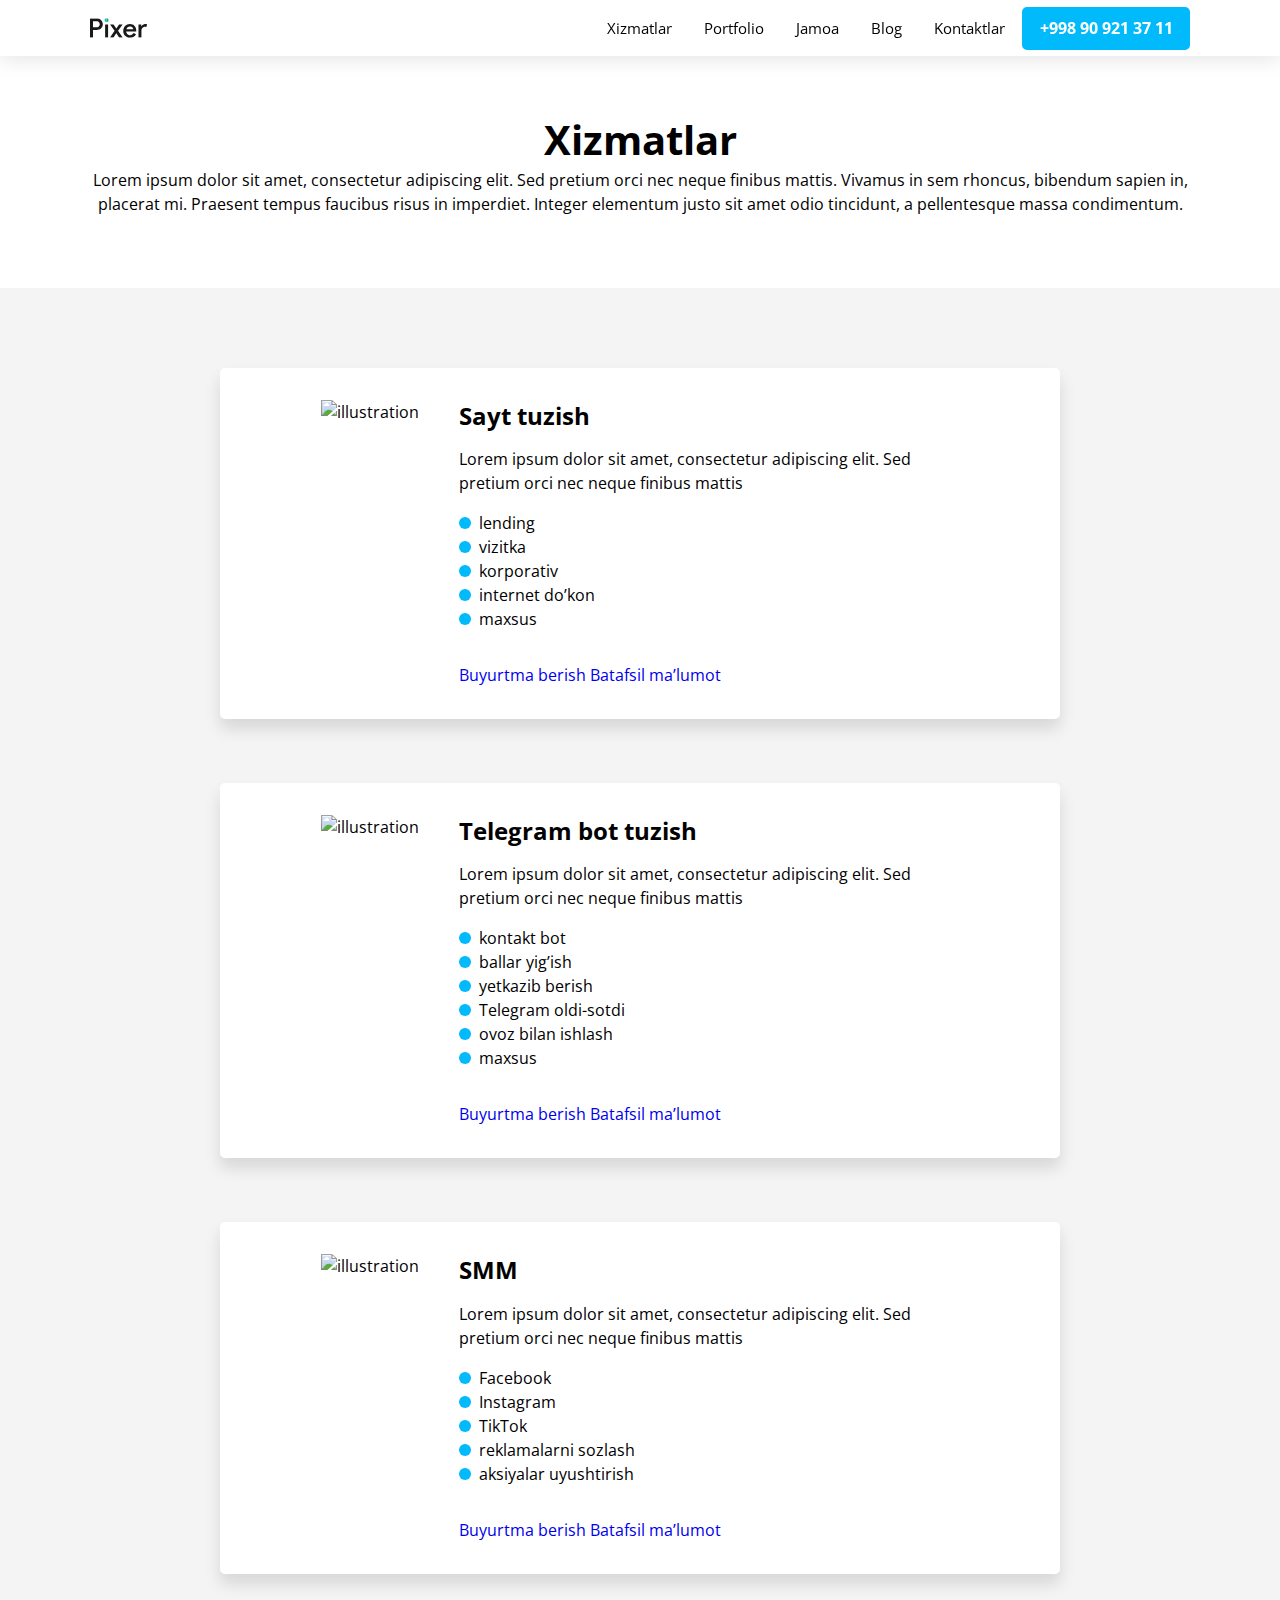
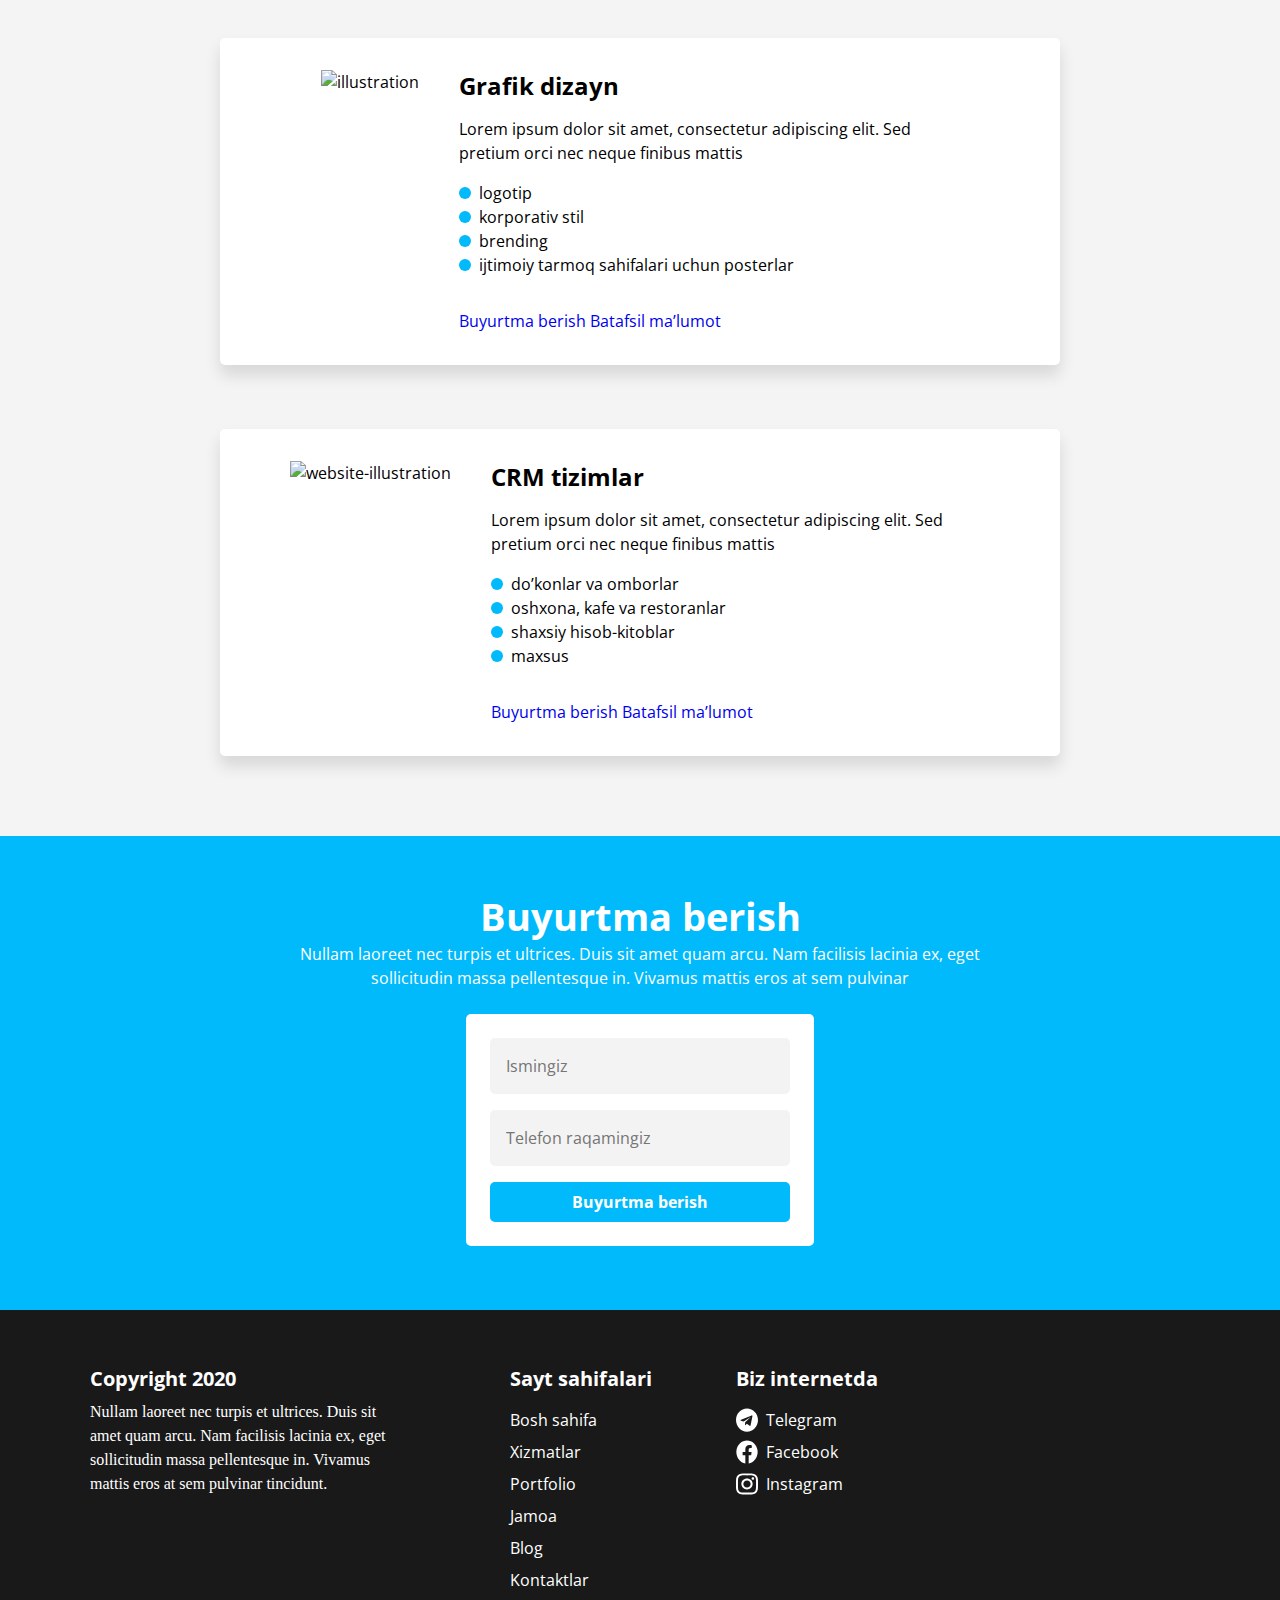
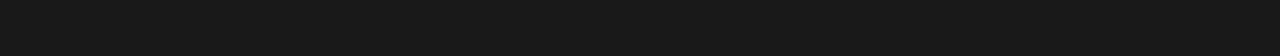
==== pages/services.html @ 1ef3f2ac "first commit" ====
<!DOCTYPE html>
<html lang="uz">
  <head>
    <meta charset="UTF-8" />
    <meta http-equiv="X-UA-Compatible" content="IE=edge" />
    <meta name="viewport" content="width=device-width, initial-scale=1.0" />
    <title>Xizmatlar</title>
    <!-- google fonts -->
    <link rel="preconnect" href="https://fonts.googleapis.com" />
    <link rel="preconnect" href="https://fonts.gstatic.com" crossorigin />
    <link
      href="https://fonts.googleapis.com/css2?family=Open+Sans:wght@400;700&display=swap"
      rel="stylesheet"
    />
    <!-- Styles -->
    <link rel="stylesheet" href="../css/normalize.css" />
    <link rel="stylesheet" href="../css/stle.css" />
  </head>
  <body>
    <!-- header -->
    <header class="header">
      <div class="container">
        <a class="header-logo" href="../index.html">
          <img
            class="header-logo-icon"
            src="../images/svg/pixer-logo.svg"
            alt="pixer logo"
            width="58"
            height="20"
          />
        </a>
        <nav class="header-nav">
          <ul class="header-nav-list">
            <li class="header-nav-item header-nav-services">
              <a class="header-nav-link" href="#">Xizmatlar</a>
              <ul class="dropdown">
                <li class="dropdown-item">
                  <a class="dropdown-link" href="#">Vebsayt</a>
                </li>
                <li class="dropdown-item">
                  <a class="dropdown-link" href="#">Telegram bot</a>
                </li>
                <li class="dropdown-item">
                  <a class="dropdown-link" href="#">SMM</a>
                </li>
                <li class="dropdown-item">
                  <a class="dropdown-link" href="#">Grafik dizayn</a>
                </li>
                <li class="dropdown-item">
                  <a class="dropdown-link" href="#">CRM tizim</a>
                </li>
              </ul>
            </li>
            <li class="header-nav-item">
              <a class="header-nav-link" href="#">Portfolio</a>
            </li>
            <li class="header-nav-item">
              <a class="header-nav-link" href="#">Jamoa</a>
            </li>
            <li class="header-nav-item">
              <a class="header-nav-link" href="#">Blog</a>
            </li>
            <li class="header-nav-item">
              <a class="header-nav-link" href="#">Kontaktlar</a>
            </li>
          </ul>
        </nav>
        <a class="primary-btn header-btn" href="tel:+998 90 921 37 11"
          >+998 90 921 37 11</a
        >
      </div>
    </header>
    <!-- header end -->

    <!-- main -->
    <main class="main">
      <section class="ser">
        <div class="ser-container container">
          <h3 class="ser-title ser-title">Xizmatlar</h3>
          <p class="ser-desc">
            Lorem ipsum dolor sit amet, consectetur adipiscing elit. Sed pretium
            orci nec neque finibus mattis. Vivamus in sem rhoncus, bibendum
            sapien in, placerat mi. Praesent tempus faucibus risus in imperdiet.
            Integer elementum justo sit amet odio tincidunt, a pellentesque
            massa condimentum.
          </p>
        </div>
      </section>

      <section class="frames">
        <div class="frames-container container">
          <div class="frames-wrapper">
            <img
              class="frames-img"
              src="./images/website-illustration.png"
              alt="illustration"
              srcset="
                ./images/website-illustration.png    1x,
                ./images/website-illustration@2x.png 2x
              "
            />
            <div class="frames-card">
              <h2 class="frames-card-title">Sayt tuzish</h2>
              <p class="freames-card-desc">
                Lorem ipsum dolor sit amet, consectetur adipiscing elit. Sed
                pretium orci nec neque finibus mattis
              </p>
              <ul class="frames-card__list">
                <li class="frames-card__item">
                  <span class="circle"></span>
                  <p class="text">lending</p>
                </li>
                <li class="frames-card__item">
                  <span class="circle"></span>
                  <p class="text">vizitka</p>
                </li>
                <li class="frames-card__item">
                  <span class="circle"></span>
                  <p class="text">korporativ</p>
                </li>
                <li class="frames-card__item">
                  <span class="circle"></span>
                  <p class="text">internet do’kon</p>
                </li>
                <li class="frames-card__item">
                  <span class="circle"></span>
                  <p class="text">maxsus</p>
                </li>
              </ul>
              <div class="frames-card__links">
                <a href="#orderform" class="services-link-1 btn"
                  >Buyurtma berish</a
                >
                <a href="#" class="services-link-2 btn">Batafsil ma’lumot</a>
              </div>
            </div>
          </div>
          <div class="frames-wrapper">
            <img
              class="frames-img"
              src="./images/bot-illustration.png"
              alt="illustration"
              srcset="
                ./images/bot-illustration.png    1x,
                ./images/bot-illustration@2x.png 2x
              "
            />
            <div class="frames-card">
              <h2 class="frames-card-title">Telegram bot tuzish</h2>
              <p class="freames-card-desc">
                Lorem ipsum dolor sit amet, consectetur adipiscing elit. Sed
                pretium orci nec neque finibus mattis
              </p>
              <ul class="frames-card__list">
                <li class="frames-card__item">
                  <span class="circle"></span>
                  <p class="text">kontakt bot</p>
                </li>
                <li class="frames-card__item">
                  <span class="circle"></span>
                  <p class="text">ballar yig’ish</p>
                </li>
                <li class="frames-card__item">
                  <span class="circle"></span>
                  <p class="text">yetkazib berish</p>
                </li>
                <li class="frames-card__item">
                  <span class="circle"></span>
                  <p class="text">Telegram oldi-sotdi</p>
                </li>
                <li class="frames-card__item">
                  <span class="circle"></span>
                  <p class="text">ovoz bilan ishlash</p>
                </li>
                <li class="frames-card__item">
                  <span class="circle"></span>
                  <p class="text">maxsus</p>
                </li>
              </ul>
              <div class="frames-card__links">
                <a href="#orderform" class="services-link-1 btn"
                  >Buyurtma berish</a
                >
                <a href="#" class="services-link-2 btn">Batafsil ma’lumot</a>
              </div>
            </div>
          </div>
          <div class="frames-wrapper">
            <img
              class="frames-img"
              src="./images/smm-illustration.png"
              alt="illustration"
              srcset="
                ./images/smm-illustration.png    1x,
                ./images/smm-illustration@2x.png 2x
              "
            />
            <div class="frames-card">
              <h2 class="frames-card-title">SMM</h2>
              <p class="freames-card-desc">
                Lorem ipsum dolor sit amet, consectetur adipiscing elit. Sed
                pretium orci nec neque finibus mattis
              </p>
              <ul class="frames-card__list">
                <li class="frames-card__item">
                  <span class="circle"></span>
                  <p class="text">Facebook</p>
                </li>
                <li class="frames-card__item">
                  <span class="circle"></span>
                  <p class="text">Instagram</p>
                </li>
                <li class="frames-card__item">
                  <span class="circle"></span>
                  <p class="text">TikTok</p>
                </li>
                <li class="frames-card__item">
                  <span class="circle"></span>
                  <p class="text">reklamalarni sozlash</p>
                </li>
                <li class="frames-card__item">
                  <span class="circle"></span>
                  <p class="text">aksiyalar uyushtirish</p>
                </li>
              </ul>
              <div class="frames-card__links">
                <a href="#orderform" class="services-link-1 btn"
                  >Buyurtma berish</a
                >
                <a href="#" class="services-link-2 btn">Batafsil ma’lumot</a>
              </div>
            </div>
          </div>
          <div class="frames-wrapper">
            <img
              class="frames-img"
              src="./images/design-illustration.png"
              alt="illustration"
              srcset="
                ./images/design-illustration.png    1x,
                ./images/design-illustration@2x.png 2x
              "
            />
            <div class="frames-card">
              <h2 class="frames-card-title">Grafik dizayn</h2>
              <p class="freames-card-desc">
                Lorem ipsum dolor sit amet, consectetur adipiscing elit. Sed
                pretium orci nec neque finibus mattis
              </p>
              <ul class="frames-card__list">
                <li class="frames-card__item">
                  <span class="circle"></span>
                  <p class="text">logotip</p>
                </li>
                <li class="frames-card__item">
                  <span class="circle"></span>
                  <p class="text">korporativ stil</p>
                </li>
                <li class="frames-card__item">
                  <span class="circle"></span>
                  <p class="text">brending</p>
                </li>
                <li class="frames-card__item">
                  <span class="circle"></span>
                  <p class="text">ijtimoiy tarmoq sahifalari uchun posterlar</p>
                </li>
              </ul>
              <div class="frames-card__links">
                <a href="#orderform" class="services-link-1 btn"
                  >Buyurtma berish</a
                >
                <a href="#" class="services-link-2 btn">Batafsil ma’lumot</a>
              </div>
            </div>
          </div>
          <div class="frames-wrapper">
            <img
              class="frames-img"
              src="./images/website-illustration.png"
              alt="website-illustration"
              srcset="
                ./images/website-illustration.png    1x,
                ./images/website-illustration@2x.png 2x
              "
            />
            <div class="frames-card">
              <h2 class="frames-card-title">CRM tizimlar</h2>
              <p class="freames-card-desc">
                Lorem ipsum dolor sit amet, consectetur adipiscing elit. Sed
                pretium orci nec neque finibus mattis
              </p>
              <ul class="frames-card__list">
                <li class="frames-card__item">
                  <span class="circle"></span>
                  <p class="text">do’konlar va omborlar</p>
                </li>
                <li class="frames-card__item">
                  <span class="circle"></span>
                  <p class="text">oshxona, kafe va restoranlar</p>
                </li>
                <li class="frames-card__item">
                  <span class="circle"></span>
                  <p class="text">shaxsiy hisob-kitoblar</p>
                </li>
                <li class="frames-card__item">
                  <span class="circle"></span>
                  <p class="text">maxsus</p>
                </li>
              </ul>
              <div class="frames-card__links">
                <a href="#orderform" class="services-link-1 btn"
                  >Buyurtma berish</a
                >
                <a href="#" class="services-link-2 btn">Batafsil ma’lumot</a>
              </div>
            </div>
          </div>
        </div>
      </section>
      <section class="orderform" id="orderform">
        <div class="orderform-container container">
          <h3 class="orderform-title">Buyurtma berish</h3>
          <p class="orderform-desc">
            Nullam laoreet nec turpis et ultrices. Duis sit amet quam arcu. Nam
            facilisis lacinia ex, eget sollicitudin massa pellentesque in.
            Vivamus mattis eros at sem pulvinar
          </p>
          <form class="orderform-form" action="https://echo.htmlacademy.ru">
            <input type="text" name="ism" placeholder="Ismingiz" required />
            <input
              type="text"
              name="tel"
              placeholder="Telefon raqamingiz"
              required
            />
            <input
              class="form-btn primary-btn"
              type="submit"
              value="Buyurtma berish"
            />
          </form>
        </div>
      </section>
    </main>
    <!-- main end -->
    <!-- footer -->
    <footer class="footer">
      <section class="footer-container container">
        <div class="copyright">
          <h3 class="footer-title">Copyright 2020</h3>
          <div class="copyright-desc">
            Nullam laoreet nec turpis et ultrices. Duis sit amet quam arcu. Nam
            facilisis lacinia ex, eget sollicitudin massa pellentesque in.
            Vivamus mattis eros at sem pulvinar tincidunt.
          </div>
        </div>
        <ul class="footer-list footer-list1">
          <li class="footer-list__item">
            <h3 class="footer-title">Sayt sahifalari</h3>
          </li>
          <li class="footer-list__item">
            <a class="footer-list__link" href="../index.html">Bosh sahifa</a>
          </li>
          <li class="footer-list__item">
            <a class="footer-list__link" href="#">Xizmatlar</a>
          </li>
          <li class="footer-list__item">
            <a class="footer-list__link" href="#">Portfolio</a>
          </li>
          <li class="footer-list__item">
            <a class="footer-list__link" href="#">Jamoa</a>
          </li>
          <li class="footer-list__item">
            <a class="footer-list__link" href="#">Blog</a>
          </li>
          <li class="footer-list__item">
            <a class="footer-list__link" href="#">Kontaktlar</a>
          </li>
        </ul>
        <ul class="footer-list footer-list2">
          <li class="footer-list__item">
            <h3 class="footer-title">Biz internetda</h3>
          </li>
          <li class="footer-list__item">
            <img
              src="../images/svg/telegram.svg"
              alt="Telegram"
              class="footer-list__icon"
            />
            <a class="footer-list__link" href="./index.html">Telegram</a>
          </li>
          <li class="footer-list__item">
            <img
              src="../images/svg/facebook.svg"
              alt="Facebook"
              class="footer-list__icon"
            />
            <a class="footer-list__link" href="#">Facebook</a>
          </li>
          <li class="footer-list__item">
            <img
              src="../images/svg/instagram.svg"
              alt="Instagram"
              class="footer-list__icon"
            />
            <a class="footer-list__link" href="#">Instagram</a>
          </li>
        </ul>
      </section>
    </footer>
    <!-- footer end -->
  </body>
</html>
---- css/stle.css ----
/* global styles */
*,
*::after,
*::before {
  box-sizing: border-box;
  margin: 0;
  padding: 0;
}

*:focus {
  outline: 2px dashed #00bafc;
}

html {
  height: 100%;
  scroll-behavior: smooth;
}

body {
  height: 100%;
  display: flex;
  flex-direction: column;
  font-family: "Open Sans", "Arial", sans-serif;
  font-weight: 400;
  font-size: 16px;
  line-height: 24px;
  color: #000;
}
.container {
  width: 100%;
  max-width: 1140px;
  padding: 0 20px;
  margin: 0 auto;
}
h1,
h2,
h3,
h4,
h5 {
  font-weight: 700;
}
ol,
ul {
  list-style: none;
}
a {
  text-decoration: none;
}
.section-title {
  font-size: 24px;
  line-height: 31px;
}
.inner-title {
  font-size: 20px;
  line-height: 26px;
}
.primary-btn {
  padding: 8px 16px;
  border-radius: 5px;
  background-color: #00bafc;
  font-weight: 700;
  font-size: 16px;
  line-height: 24px;
  color: #fff;
  text-decoration: none;
  display: inline-block;
}
/* header styles */

.header {
  width: 100%;
  position: fixed;
  top: 0;
  left: 0;
  background-color: #fff;
  box-shadow: 0px 4px 20px 0px rgba(0, 0, 0, 0.1);
}
.header .container {
  display: flex;
  align-items: center;
}
.header-logo {
  display: flex;
  margin-right: auto;
}
.header-logo:hover {
  opacity: 0.8;
}
.header-logo:active {
  opacity: 0.4;
}

.header-logo-icon {
  width: 58px;
  height: 20px;
}
.header-nav {
  margin-right: 1px;
}
.header-nav-list {
  display: flex;
  align-items: center;
  list-style: none;
}
.header-nav-link {
  text-decoration: none;
  font-size: 15px;
  line-height: 24px;
  color: #000;
  padding: 16px;
  display: flex;
  position: relative;
}
.header-nav-link::after {
  content: "";
  width: 0%;
  height: 3px;
  background-color: #191919;
  position: absolute;
  bottom: 0;
  left: 0;
}
.header-nav-link:hover::after {
  width: 100%;
}
.header-nav-link:active {
  background-color: rgba(25, 25, 25, 0.7);
  color: #fff;
}
.header-nav-link:active::after {
  visibility: hidden;
}
.header-btn {
  border: 3px solid #00bafc;
  padding: 6.5px 14.5px;
}
.header-btn:hover {
  background-color: #fff;
  color: #00bafc;
}
.header-btn:active {
  background-color: rgba(0, 186, 252, 0.6);
  color: #fff;
}
.header-nav-services:hover .dropdown {
  visibility: visible;
}
.dropdown {
  display: flex;
  flex-direction: column;
  list-style: none;
  position: absolute;
  background-color: #fff;
  box-shadow: 0px 4px 24px 0px rgba(0, 0, 0, 0.1);
  visibility: hidden;
}
.dropdown-link {
  width: 100%;
  padding: 8px 16px;
  text-decoration: none;
  color: #000;
  display: inline-block;
}
.dropdown-link:hover {
  background-color: #00bafc;
  color: #fff;
}
.dropdown-link:active {
  opacity: 0.6;
}

/* header styles end*/

/* main styles */
main {
  flex-grow: 1;
}

/* hero section styles */
.hero {
  padding: 136px 0 80px;
}
.hero-container {
  gap: 172px;
  display: flex;
}
.hero-text-wrapper {
  display: flex;
  flex-direction: column;
}
.hero-title {
  width: 100%;
  max-width: 470px;
  font-style: normal;
  font-weight: 700;
  font-size: 30px;
  line-height: 39px;
  margin-bottom: 16px;
}
.hero-text {
  width: 100%;
  max-width: 465px;
  font-style: normal;
  font-weight: 400;
  font-size: 16px;
  line-height: 24px;
  margin-bottom: 24px;
}
.hero-btn {
  max-width: 232px;
  padding: 8px 16px;
}
.hero-btn:hover {
  opacity: 0.8;
}
.hero-btn:active {
  opacity: 0.6;
}

/* services styles*/
.services {
  width: 100%;
}
.services-container {
  display: flex;
  flex-direction: column;
  align-items: center;
}
.services-title {
  margin-top: 56px;
  font-weight: 700;
  font-size: 24px;
  line-height: 31px;
}
.services-text {
  width: 100%;
  max-width: 719px;
  text-align: center;
  font-weight: 400;
  font-size: 16px;
  line-height: 24px;
  margin-bottom: 24px;
}
.card-wrapper {
  display: flex;
  flex-wrap: wrap;
  justify-content: center;
  gap: 70px;
}
.card {
  width: 320px;
  padding: 24px 0;
  display: flex;
  flex-direction: column;
  align-items: center;
  background: #ffffff;
  box-shadow: 0px 8px 8px rgba(0, 0, 0, 0.1);
  border-radius: 5px;
  margin-bottom: 40px;
}
.card:hover {
  box-shadow: 0px 12px 21px rgba(0, 0, 0, 0.1);
}
.card:active {
  box-shadow: 0px 4px 41px rgba(0, 0, 0, 0.2);
}
.card-img {
  height: 130px;
}
.card-img1 {
  width: 202px;
}
.card-img2 {
  width: 222px;
}
.card-img3 {
  width: 177px;
}
.card-img4 {
  width: 179px;
}
.card-img5 {
  width: 169px;
}
.card-title {
  font-weight: 700;
  font-size: 20px;
  line-height: 26px;
  text-align: center;
}
.card-text {
  font-weight: 400;
  font-size: 16px;
  line-height: 24px;
  text-align: center;
}
.services-links {
  display: flex;
  justify-content: center;
  align-items: center;
  gap: 16px;
}
.services-link {
  color: #00bafc;
  text-decoration: underline;
}
/* work styles */
.work {
  margin: 56px 0;
}
.work-container {
  display: flex;
  flex-direction: column;
  align-items: center;
}
.work-title {
  text-align: center;
  font-weight: 700;
  font-size: 24px;
  line-height: 31px;
  margin-bottom: 16px;
}
.work-text {
  text-align: center;
  margin-bottom: 24px;
}
.frame-wrapper {
  display: flex;
  flex-direction: column;
  gap: 60px;
}
.frame {
  display: flex;
  gap: 32px;
  align-items: center;
}
.revers {
  flex-direction: row-reverse;
}
.frame-img {
  width: 300px;
}
.frame-content {
  display: flex;
  flex-direction: column;
  gap: 8px;
}
.frame-title {
  font-weight: 700;
  font-size: 20px;
  line-height: 130%;
}
.work-btn {
  margin-top: 40px;
  justify-self: center;
}

/* form */
.orderform {
  width: 100%;
  background: #00bafc;
  padding-top: 56px;
  padding-bottom: 64px;
}

.orderform-container {
  display: -webkit-box;
  display: -ms-flexbox;
  display: flex;
  flex-direction: column;
  align-items: center;
}

.orderform-title {
  font-size: 2.4rem;
  line-height: 130%;
  color: #fff;
}

.orderform-desc {
  width: 100%;
  max-width: 720px;
  line-height: 150%;
  color: #ffffff;
  margin-bottom: 24px;
  text-align: center;
}

.orderform-form {
  display: flex;
  flex-direction: column;
  gap: 16px;
  padding: 24px;
  background: #ffffff;
  border-radius: 5px;
}

.orderform-form > input:not(:last-child) {
  width: 300px;
  background: #f3f3f3;
  border-radius: 5px;
  border: none;
  padding: 16px;
  line-height: 150%;
}

.form-btn {
  border: none;
}
/* form */

/* footer */
.footer {
  width: 100%;
  background: #191919;
}

.footer-container {
  color: #ffffff;
  padding-top: 56px;
  padding-bottom: 56px;
  display: flex;
}

.copyright,
.footer-list {
  display: flex;
  flex-direction: column;
  width: 226px;
}

.copyright {
  width: 100%;
  max-width: 320px;
  margin-right: 100px;
}

.footer-title {
  font-size: 20px;
  line-height: 130%;
}

.copyright-desc {
  width: 100%;
  max-width: 320px;
  font-family: "Open Sans Regular";
  line-height: 150%;
}

.footer-list__item,
.footer-title {
  margin-bottom: 8px;
}

.footer-list__item:hover:not(:first-child) {
  opacity: 0.8;
}

.footer-list__item:active:not(:first-child) {
  opacity: 0.6;
}

.footer-list2 .footer-list__item:hover .footer-list__link {
  color: #00bafc;
  opacity: 0.8;
}

.footer-list2 .footer-list__item:active:not(:first-child) .footer-list__link {
  color: #00bafc;
  opacity: 0.6;
}

.footer-list1 .footer-list__link:hover {
  color: #00bafc;
}

.footer-list1 .footer-list__link:active {
  color: #00bafc;
}

.footer-list2 .footer-list__item {
  display: flex;
  align-items: center;
  gap: 8px;
}

.footer-list__link {
  color: #ffffff;
}

/* SERVICES-FRAMES */
.ser {
  text-align: center;
  padding-top: 128px;
  padding-bottom: 72px;
}
.ser-title {
  margin-bottom: 16px;
}
.ser-desc {
}
.ser-title {
  font-size: 40px;
}

.frames {
  width: 100%;
  background-color: #f4f4f4;
}

.frames-container {
  display: flex;
  flex-direction: column;
  gap: 64px;
  padding: 80px 150px;
}

.frames-wrapper {
  display: flex;
  background: #ffffff;
  justify-content: center;
  box-shadow: 0px 10px 16px rgba(0, 0, 0, 0.12);
  border-radius: 5px;
  padding: 32px;
  gap: 40px;
}

.frames-img {
  align-self: flex-start;
}

.frames-card {
  display: flex;
  flex-direction: column;
  gap: 16px;
}

.circle {
  display: inline-block;
  width: 12px;
  height: 12px;
  background: #00bafc;
  border-radius: 50%;
}

.frames-card-title {
  font-size: 24px;
  line-height: 130%;
}

.freames-card-desc {
  width: 100%;
  max-width: 500px;
  line-height: 24px;
}

.frames-card__list {
  margin-bottom: 16px;
}

.frames-card__item {
  display: flex;
  align-items: center;
  gap: 8px 8px;
  line-height: 24px;
}
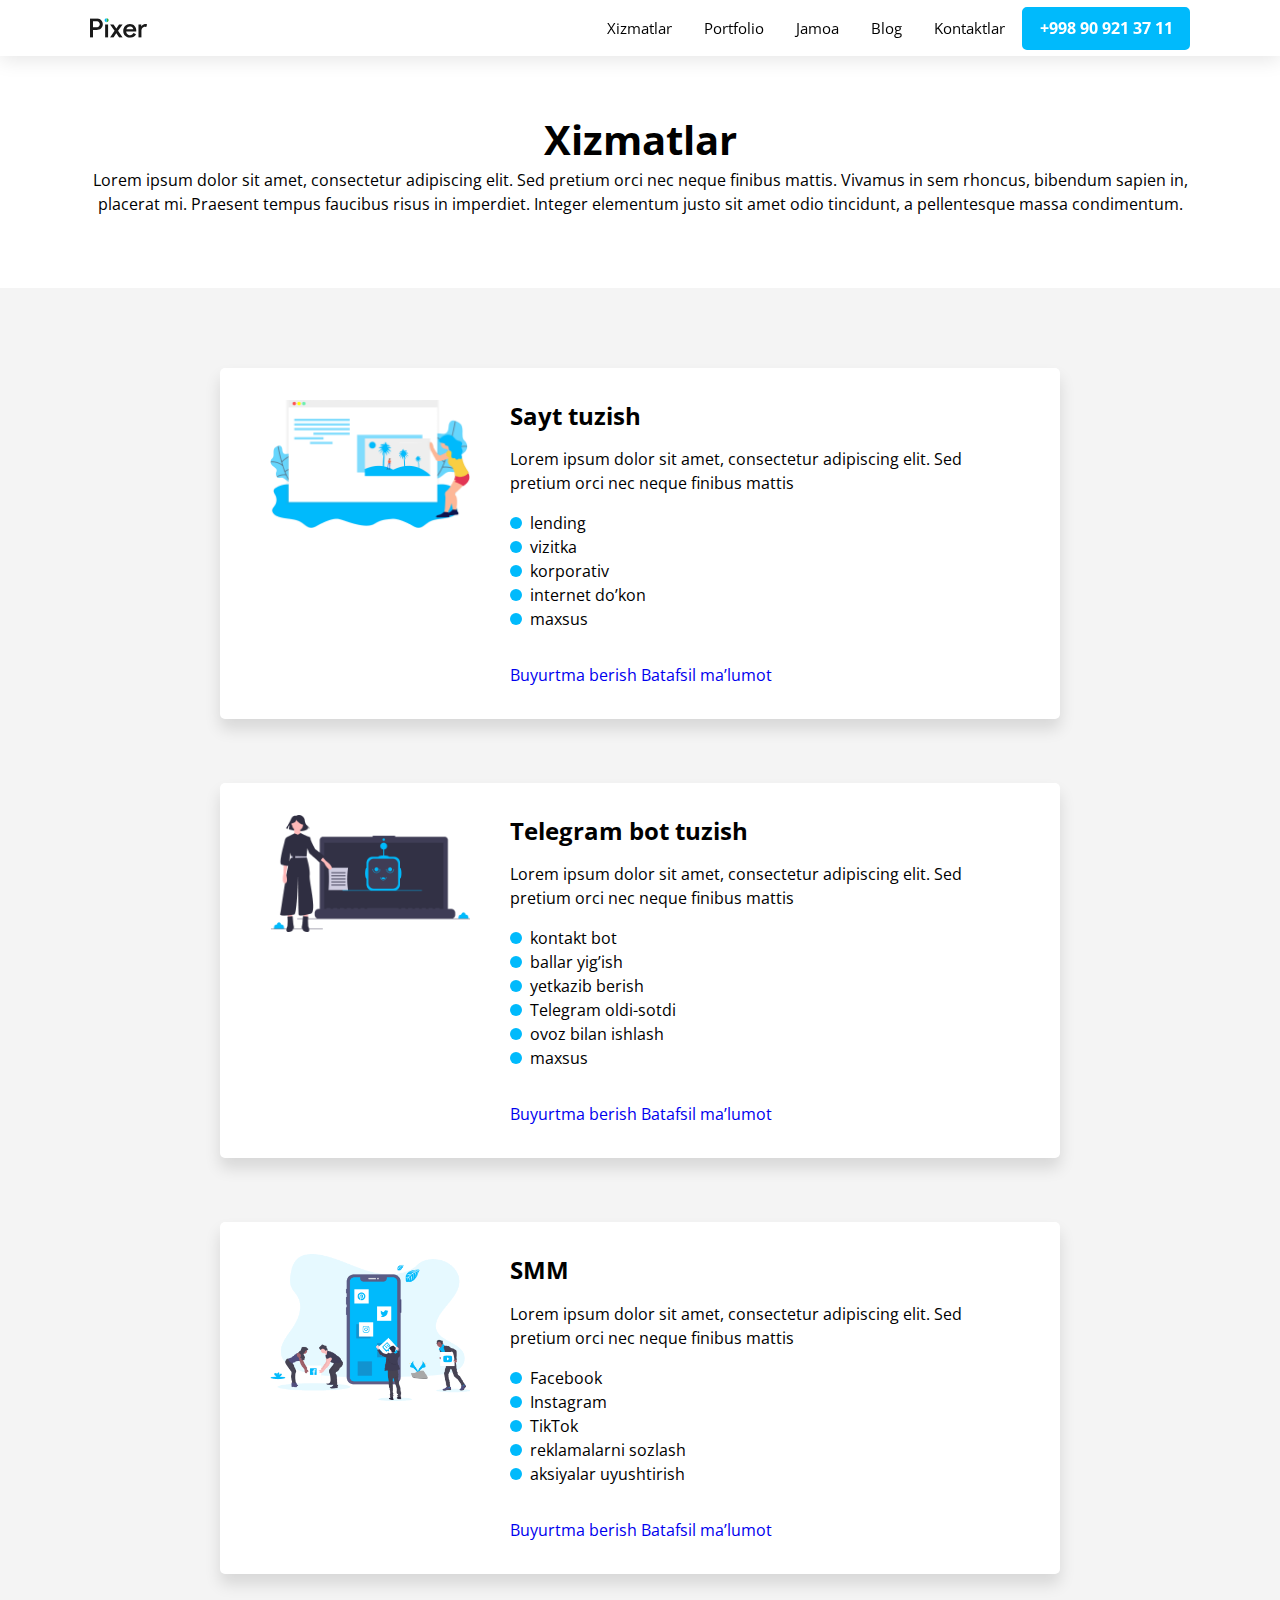
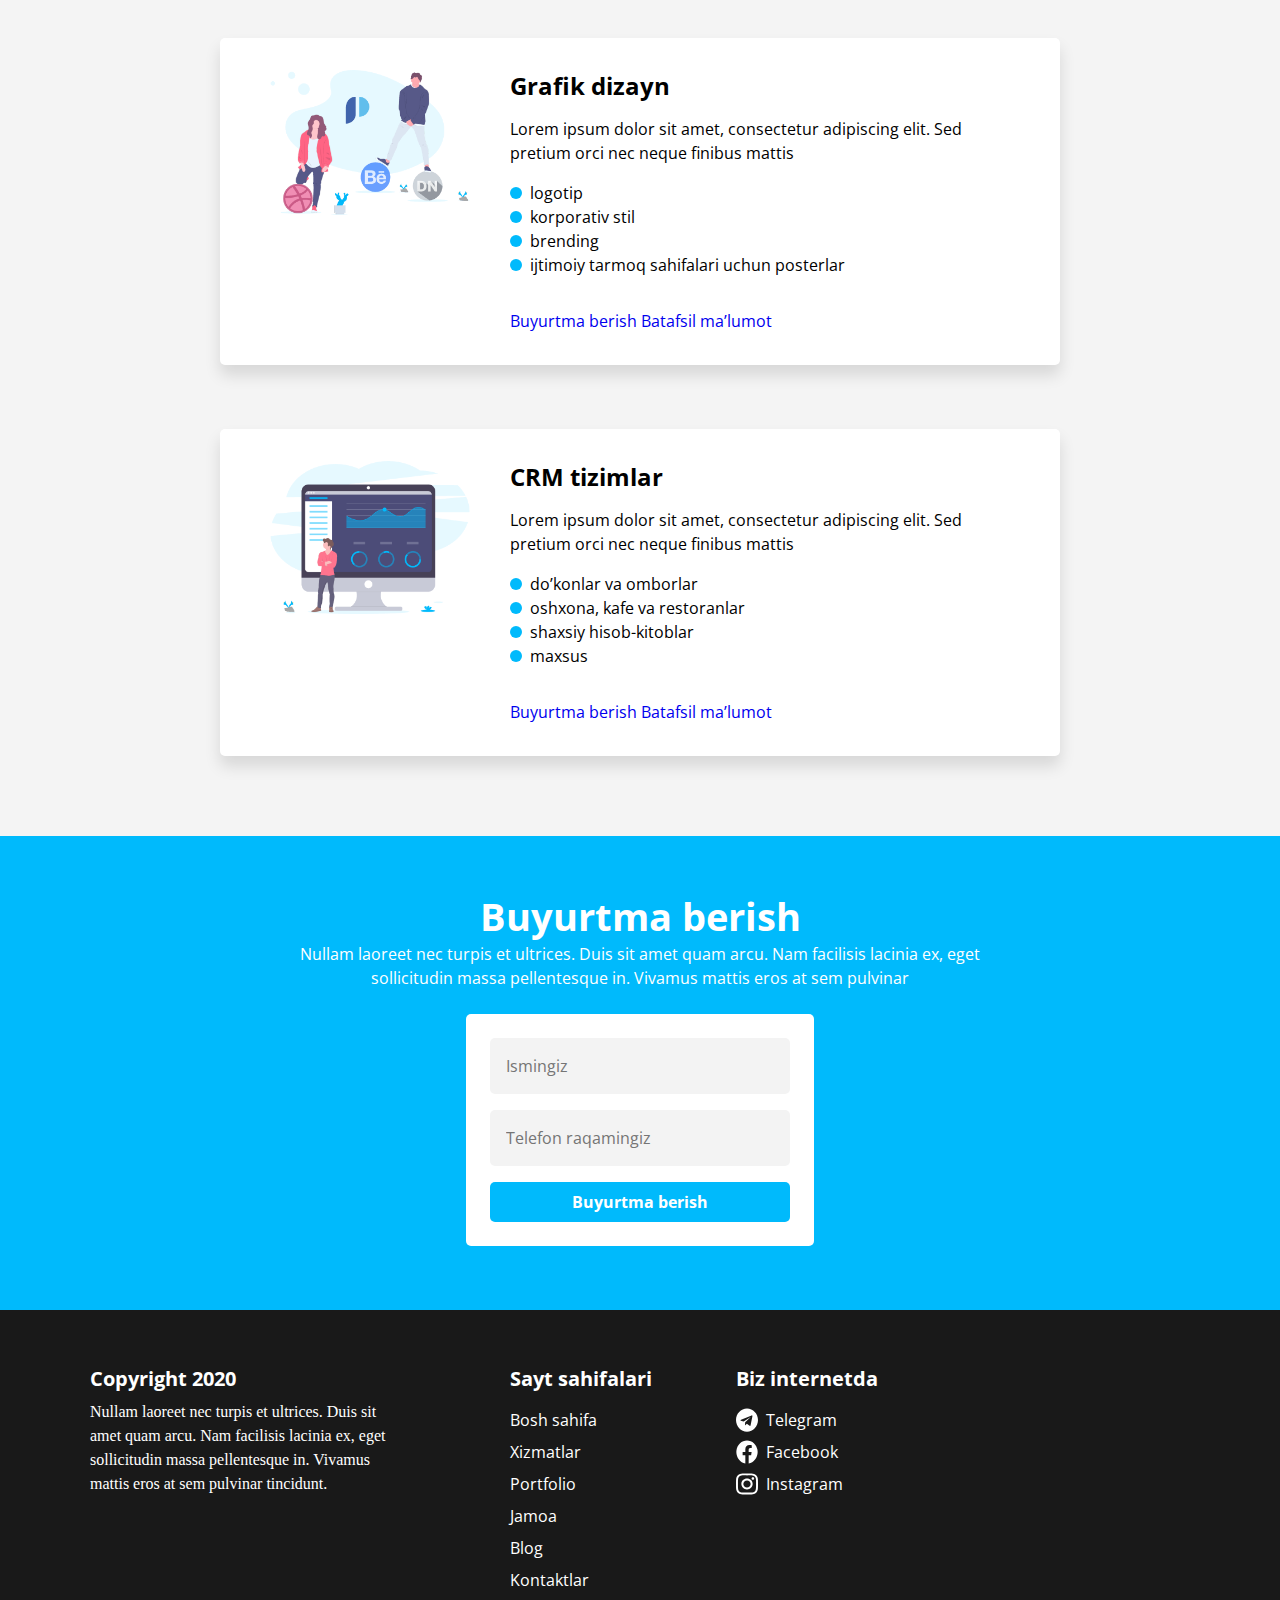
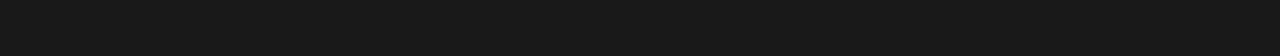
==== commit 9c377058: "bug fixes" ====
--- a/pages/services.html
+++ b/pages/services.html
@@ -14,7 +14,7 @@
     />
     <!-- Styles -->
     <link rel="stylesheet" href="../css/normalize.css" />
-    <link rel="stylesheet" href="../css/stle.css" />
+    <link rel="stylesheet" href="../css/style.css" />
   </head>
   <body>
     <!-- header -->
@@ -92,12 +92,8 @@
           <div class="frames-wrapper">
             <img
               class="frames-img"
-              src="./images/website-illustration.png"
+              src="../images/png/website-illustration@2x.png"
               alt="illustration"
-              srcset="
-                ./images/website-illustration.png    1x,
-                ./images/website-illustration@2x.png 2x
-              "
             />
             <div class="frames-card">
               <h2 class="frames-card-title">Sayt tuzish</h2>
@@ -138,12 +134,8 @@
           <div class="frames-wrapper">
             <img
               class="frames-img"
-              src="./images/bot-illustration.png"
+              src="../images/png/bot-illustration@2x.png"
               alt="illustration"
-              srcset="
-                ./images/bot-illustration.png    1x,
-                ./images/bot-illustration@2x.png 2x
-              "
             />
             <div class="frames-card">
               <h2 class="frames-card-title">Telegram bot tuzish</h2>
@@ -188,12 +180,8 @@
           <div class="frames-wrapper">
             <img
               class="frames-img"
-              src="./images/smm-illustration.png"
+              src="../images/png/smm-illustration@2x.png"
               alt="illustration"
-              srcset="
-                ./images/smm-illustration.png    1x,
-                ./images/smm-illustration@2x.png 2x
-              "
             />
             <div class="frames-card">
               <h2 class="frames-card-title">SMM</h2>
@@ -234,12 +222,8 @@
           <div class="frames-wrapper">
             <img
               class="frames-img"
-              src="./images/design-illustration.png"
+              src="../images/png/design-illustration@2x.png"
               alt="illustration"
-              srcset="
-                ./images/design-illustration.png    1x,
-                ./images/design-illustration@2x.png 2x
-              "
             />
             <div class="frames-card">
               <h2 class="frames-card-title">Grafik dizayn</h2>
@@ -276,12 +260,8 @@
           <div class="frames-wrapper">
             <img
               class="frames-img"
-              src="./images/website-illustration.png"
-              alt="website-illustration"
-              srcset="
-                ./images/website-illustration.png    1x,
-                ./images/website-illustration@2x.png 2x
-              "
+              src="../images/png/crm-illustration@2x.png"
+              alt="crm-illustration"
             />
             <div class="frames-card">
               <h2 class="frames-card-title">CRM tizimlar</h2>
--- a/css/style.css
+++ b/css/style.css
@@ -0,0 +1,568 @@
+/* global styles */
+*,
+*::after,
+*::before {
+  box-sizing: border-box;
+  margin: 0;
+  padding: 0;
+}
+
+*:focus {
+  outline: 2px dashed #00bafc;
+}
+
+html {
+  height: 100%;
+  scroll-behavior: smooth;
+}
+
+body {
+  height: 100%;
+  display: flex;
+  flex-direction: column;
+  font-family: "Open Sans", "Arial", sans-serif;
+  font-weight: 400;
+  font-size: 16px;
+  line-height: 24px;
+  color: #000;
+}
+.container {
+  width: 100%;
+  max-width: 1140px;
+  padding: 0 20px;
+  margin: 0 auto;
+}
+h1,
+h2,
+h3,
+h4,
+h5 {
+  font-weight: 700;
+}
+ol,
+ul {
+  list-style: none;
+}
+a {
+  text-decoration: none;
+}
+.section-title {
+  font-size: 24px;
+  line-height: 31px;
+}
+.inner-title {
+  font-size: 20px;
+  line-height: 26px;
+}
+.primary-btn {
+  padding: 8px 16px;
+  border-radius: 5px;
+  background-color: #00bafc;
+  font-weight: 700;
+  font-size: 16px;
+  line-height: 24px;
+  color: #fff;
+  text-decoration: none;
+  display: inline-block;
+}
+/* header styles */
+
+.header {
+  width: 100%;
+  position: fixed;
+  top: 0;
+  left: 0;
+  background-color: #fff;
+  box-shadow: 0px 4px 20px 0px rgba(0, 0, 0, 0.1);
+}
+.header .container {
+  display: flex;
+  align-items: center;
+}
+.header-logo {
+  display: flex;
+  margin-right: auto;
+}
+.header-logo:hover {
+  opacity: 0.8;
+}
+.header-logo:active {
+  opacity: 0.4;
+}
+
+.header-logo-icon {
+  width: 58px;
+  height: 20px;
+}
+.header-nav {
+  margin-right: 1px;
+}
+.header-nav-list {
+  display: flex;
+  align-items: center;
+  list-style: none;
+}
+.header-nav-link {
+  text-decoration: none;
+  font-size: 15px;
+  line-height: 24px;
+  color: #000;
+  padding: 16px;
+  display: flex;
+  position: relative;
+}
+.header-nav-link::after {
+  content: "";
+  width: 0%;
+  height: 3px;
+  background-color: #191919;
+  position: absolute;
+  bottom: 0;
+  left: 0;
+}
+.header-nav-link:hover::after {
+  width: 100%;
+}
+.header-nav-link:active {
+  background-color: rgba(25, 25, 25, 0.7);
+  color: #fff;
+}
+.header-nav-link:active::after {
+  visibility: hidden;
+}
+.header-btn {
+  border: 3px solid #00bafc;
+  padding: 6.5px 14.5px;
+}
+.header-btn:hover {
+  background-color: #fff;
+  color: #00bafc;
+}
+.header-btn:active {
+  background-color: rgba(0, 186, 252, 0.6);
+  color: #fff;
+}
+.header-nav-services:hover .dropdown {
+  visibility: visible;
+}
+.dropdown {
+  display: flex;
+  flex-direction: column;
+  list-style: none;
+  position: absolute;
+  background-color: #fff;
+  box-shadow: 0px 4px 24px 0px rgba(0, 0, 0, 0.1);
+  visibility: hidden;
+}
+.dropdown-link {
+  width: 100%;
+  padding: 8px 16px;
+  text-decoration: none;
+  color: #000;
+  display: inline-block;
+}
+.dropdown-link:hover {
+  background-color: #00bafc;
+  color: #fff;
+}
+.dropdown-link:active {
+  opacity: 0.6;
+}
+
+/* header styles end*/
+
+/* main styles */
+main {
+  flex-grow: 1;
+}
+
+/* hero section styles */
+.hero {
+  padding: 136px 0 80px;
+}
+.hero-container {
+  gap: 172px;
+  display: flex;
+}
+.hero-text-wrapper {
+  display: flex;
+  flex-direction: column;
+}
+.hero-title {
+  width: 100%;
+  max-width: 470px;
+  font-style: normal;
+  font-weight: 700;
+  font-size: 30px;
+  line-height: 39px;
+  margin-bottom: 16px;
+}
+.hero-text {
+  width: 100%;
+  max-width: 465px;
+  font-style: normal;
+  font-weight: 400;
+  font-size: 16px;
+  line-height: 24px;
+  margin-bottom: 24px;
+}
+.hero-btn {
+  max-width: 232px;
+  padding: 8px 16px;
+}
+.hero-btn:hover {
+  opacity: 0.8;
+}
+.hero-btn:active {
+  opacity: 0.6;
+}
+
+/* services styles*/
+.services {
+  width: 100%;
+}
+.services-container {
+  display: flex;
+  flex-direction: column;
+  align-items: center;
+}
+.services-title {
+  margin-top: 56px;
+  font-weight: 700;
+  font-size: 24px;
+  line-height: 31px;
+}
+.services-text {
+  width: 100%;
+  max-width: 719px;
+  text-align: center;
+  font-weight: 400;
+  font-size: 16px;
+  line-height: 24px;
+  margin-bottom: 24px;
+}
+.card-wrapper {
+  display: flex;
+  flex-wrap: wrap;
+  justify-content: center;
+  gap: 70px;
+}
+.card {
+  width: 320px;
+  padding: 24px 0;
+  display: flex;
+  flex-direction: column;
+  align-items: center;
+  background: #ffffff;
+  box-shadow: 0px 8px 8px rgba(0, 0, 0, 0.1);
+  border-radius: 5px;
+  margin-bottom: 40px;
+}
+.card:hover {
+  box-shadow: 0px 12px 21px rgba(0, 0, 0, 0.1);
+}
+.card:active {
+  box-shadow: 0px 4px 41px rgba(0, 0, 0, 0.2);
+}
+.card-img {
+  height: 130px;
+}
+.card-img1 {
+  width: 202px;
+}
+.card-img2 {
+  width: 222px;
+}
+.card-img3 {
+  width: 177px;
+}
+.card-img4 {
+  width: 179px;
+}
+.card-img5 {
+  width: 169px;
+}
+.card-title {
+  font-weight: 700;
+  font-size: 20px;
+  line-height: 26px;
+  text-align: center;
+}
+.card-text {
+  font-weight: 400;
+  font-size: 16px;
+  line-height: 24px;
+  text-align: center;
+}
+.services-links {
+  display: flex;
+  justify-content: center;
+  align-items: center;
+  gap: 16px;
+}
+.services-link {
+  color: #00bafc;
+  text-decoration: underline;
+}
+/* work styles */
+.work {
+  margin: 56px 0;
+}
+.work-container {
+  display: flex;
+  flex-direction: column;
+  align-items: center;
+}
+.work-title {
+  text-align: center;
+  font-weight: 700;
+  font-size: 24px;
+  line-height: 31px;
+  margin-bottom: 16px;
+}
+.work-text {
+  text-align: center;
+  margin-bottom: 24px;
+}
+.frame-wrapper {
+  display: flex;
+  flex-direction: column;
+  gap: 60px;
+}
+.frame {
+  display: flex;
+  gap: 32px;
+  align-items: center;
+}
+.revers {
+  flex-direction: row-reverse;
+}
+.frame-img {
+  width: 300px;
+}
+.frame-content {
+  display: flex;
+  flex-direction: column;
+  gap: 8px;
+}
+.frame-title {
+  font-weight: 700;
+  font-size: 20px;
+  line-height: 130%;
+}
+.work-btn {
+  margin-top: 40px;
+  justify-self: center;
+}
+
+/* form */
+.orderform {
+  width: 100%;
+  background: #00bafc;
+  padding-top: 56px;
+  padding-bottom: 64px;
+}
+
+.orderform-container {
+  display: -webkit-box;
+  display: -ms-flexbox;
+  display: flex;
+  flex-direction: column;
+  align-items: center;
+}
+
+.orderform-title {
+  font-size: 2.4rem;
+  line-height: 130%;
+  color: #fff;
+}
+
+.orderform-desc {
+  width: 100%;
+  max-width: 720px;
+  line-height: 150%;
+  color: #ffffff;
+  margin-bottom: 24px;
+  text-align: center;
+}
+
+.orderform-form {
+  display: flex;
+  flex-direction: column;
+  gap: 16px;
+  padding: 24px;
+  background: #ffffff;
+  border-radius: 5px;
+}
+
+.orderform-form > input:not(:last-child) {
+  width: 300px;
+  background: #f3f3f3;
+  border-radius: 5px;
+  border: none;
+  padding: 16px;
+  line-height: 150%;
+}
+
+.form-btn {
+  border: none;
+}
+/* form */
+
+/* footer */
+.footer {
+  width: 100%;
+  background: #191919;
+}
+
+.footer-container {
+  color: #ffffff;
+  padding-top: 56px;
+  padding-bottom: 56px;
+  display: flex;
+}
+
+.copyright,
+.footer-list {
+  display: flex;
+  flex-direction: column;
+  width: 226px;
+}
+
+.copyright {
+  width: 100%;
+  max-width: 320px;
+  margin-right: 100px;
+}
+
+.footer-title {
+  font-size: 20px;
+  line-height: 130%;
+}
+
+.copyright-desc {
+  width: 100%;
+  max-width: 320px;
+  font-family: "Open Sans Regular";
+  line-height: 150%;
+}
+
+.footer-list__item,
+.footer-title {
+  margin-bottom: 8px;
+}
+
+.footer-list__item:hover:not(:first-child) {
+  opacity: 0.8;
+}
+
+.footer-list__item:active:not(:first-child) {
+  opacity: 0.6;
+}
+
+.footer-list2 .footer-list__item:hover .footer-list__link {
+  color: #00bafc;
+  opacity: 0.8;
+}
+
+.footer-list2 .footer-list__item:active:not(:first-child) .footer-list__link {
+  color: #00bafc;
+  opacity: 0.6;
+}
+
+.footer-list1 .footer-list__link:hover {
+  color: #00bafc;
+}
+
+.footer-list1 .footer-list__link:active {
+  color: #00bafc;
+}
+
+.footer-list2 .footer-list__item {
+  display: flex;
+  align-items: center;
+  gap: 8px;
+}
+
+.footer-list__link {
+  color: #ffffff;
+}
+
+/* SERVICES-FRAMES */
+.ser {
+  text-align: center;
+  padding-top: 128px;
+  padding-bottom: 72px;
+}
+.ser-title {
+  margin-bottom: 16px;
+}
+.ser-desc {
+}
+.ser-title {
+  font-size: 40px;
+}
+
+.frames {
+  width: 100%;
+  background-color: #f4f4f4;
+}
+
+.frames-container {
+  display: flex;
+  flex-direction: column;
+  gap: 64px;
+  padding: 80px 150px;
+}
+
+.frames-wrapper {
+  display: flex;
+  background: #ffffff;
+  justify-content: center;
+  box-shadow: 0px 10px 16px rgba(0, 0, 0, 0.12);
+  border-radius: 5px;
+  padding: 32px;
+  gap: 40px;
+}
+
+.frames-img {
+  align-self: flex-start;
+}
+
+.frames-card {
+  display: flex;
+  flex-direction: column;
+  gap: 16px;
+}
+
+.circle {
+  display: inline-block;
+  width: 12px;
+  height: 12px;
+  background: #00bafc;
+  border-radius: 50%;
+}
+.frames-img {
+  width: 200px;
+}
+.frames-card-title {
+  font-size: 24px;
+  line-height: 130%;
+}
+
+.freames-card-desc {
+  width: 100%;
+  max-width: 500px;
+  line-height: 24px;
+}
+
+.frames-card__list {
+  margin-bottom: 16px;
+}
+
+.frames-card__item {
+  display: flex;
+  align-items: center;
+  gap: 8px 8px;
+  line-height: 24px;
+}
